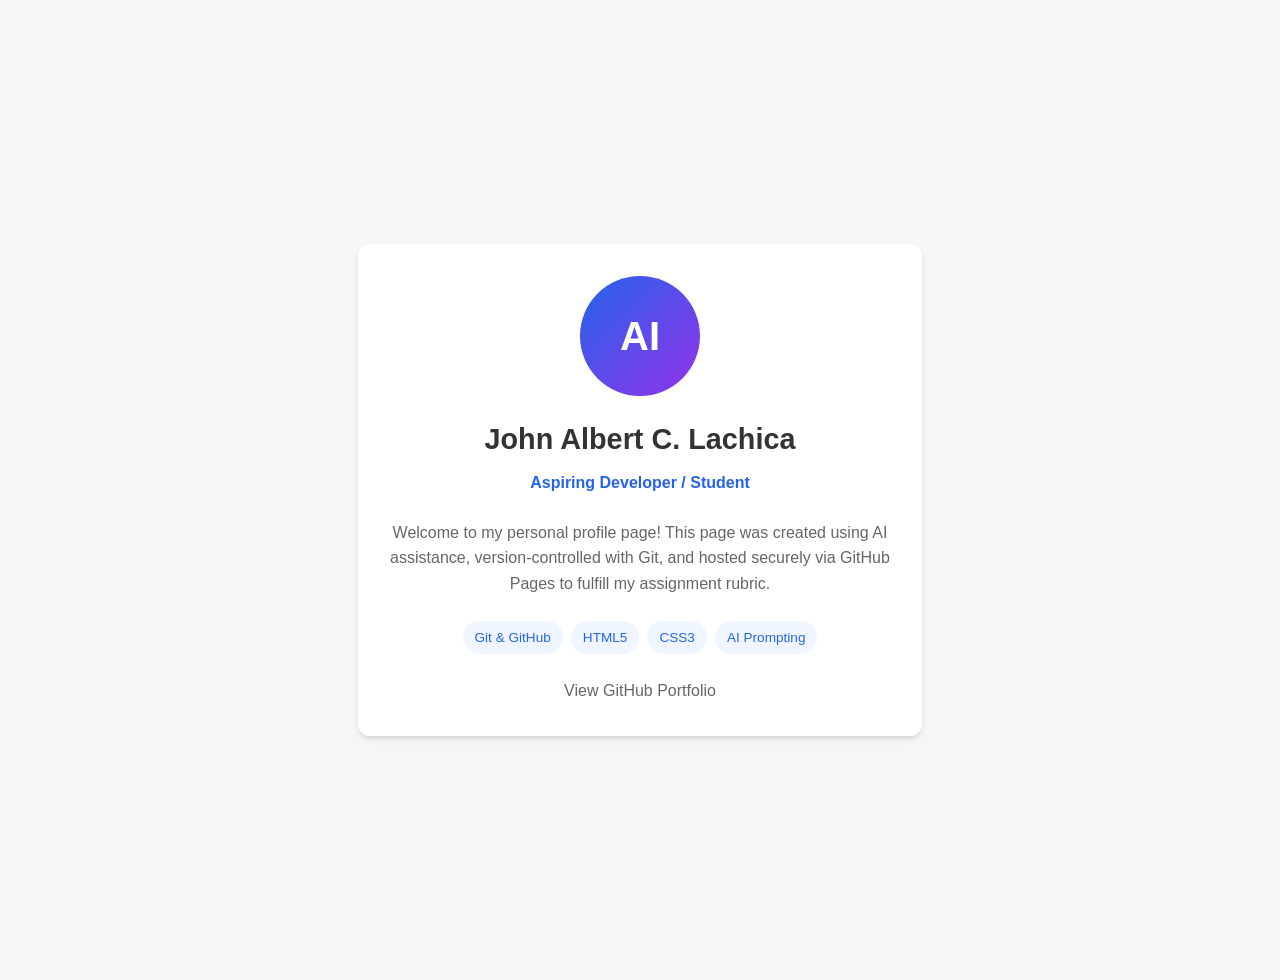
==== index.html @ 61ea75c7 "Initial commit: Add personal profile page" ====
<!DOCTYPE html>
<html lang="en">
<head>
    <meta charset="UTF-8">
    <meta name="viewport" content="width=device-width, initial-scale=1.0">
    <title>Personal Profile</title>
    <style>
        :root {
            --bg-color: #f4f7f6;
            --card-bg: #ffffff;
            --text-main: #333333;
            --text-muted: #666666;
            --accent: #2563eb;
        }

        body {
            font-family: -apple-system, BlinkMacSystemFont, "Segoe UI", Roboto, sans-serif;
            background-color: var(--bg-color);
            color: var(--text-main);
            line-height: 1.6;
            margin: 0;
            padding: 40px 20px;
            display: flex;
            justify-content: center;
            align-items: center;
            min-height: 100vh;
        }

        .profile-card {
            background: var(--card-bg);
            border-radius: 12px;
            box-shadow: 0 4px 6px -1px rgba(0, 0, 0, 0.1), 0 2px 4px -1px rgba(0, 0, 0, 0.06);
            max-width: 500px;
            width: 100%;
            padding: 32px;
            text-align: center;
        }

        .avatar {
            width: 120px;
            height: 120px;
            border-radius: 50%;
            background: linear-gradient(135deg, #2563eb, #9333ea);
            margin: 0 auto 20px;
            display: flex;
            justify-content: center;
            align-items: center;
            color: white;
            font-size: 2.5rem;
            font-weight: bold;
        }

        h1 {
            margin: 0 0 8px 0;
            font-size: 1.8rem;
        }

        .title {
            color: var(--accent);
            font-weight: 600;
            margin-bottom: 24px;
        }

        .bio {
            color: var(--text-muted);
            margin-bottom: 24px;
        }

        .skills {
            display: flex;
            flex-wrap: wrap;
            justify-content: center;
            gap: 8px;
            margin-bottom: 24px;
        }

        .badge {
            background-color: #eff6ff;
            color: var(--accent);
            padding: 6px 12px;
            border-radius: 20px;
            font-size: 0.85rem;
            font-weight: 500;
        }

        .links a {
            color: var(--text-muted);
            text-decoration: none;
            transition: color 0.2s;
        }

        .links a:hover {
            color: var(--accent);
        }
    </style>
</head>
<body>

    <div class="profile-card">
        <!-- Initial badge icon placeholder -->
        <div class="avatar">AI</div>
        
        <h1>John Albert C. Lachica</h1>
        <div class="title">Aspiring Developer / Student</div>
        
        <p class="bio">
            Welcome to my personal profile page! This page was created using AI assistance, 
            version-controlled with Git, and hosted securely via GitHub Pages to fulfill my assignment rubric.
        </p>

        <div class="skills">
            <span class="badge">Git & GitHub</span>
            <span class="badge">HTML5</span>
            <span class="badge">CSS3</span>
            <span class="badge">AI Prompting</span>
        </div>

        <div class="links">
            <a href="https://github.com" target="_blank">View GitHub Portfolio</a>
        </div>
    </div>

</body>
</html>
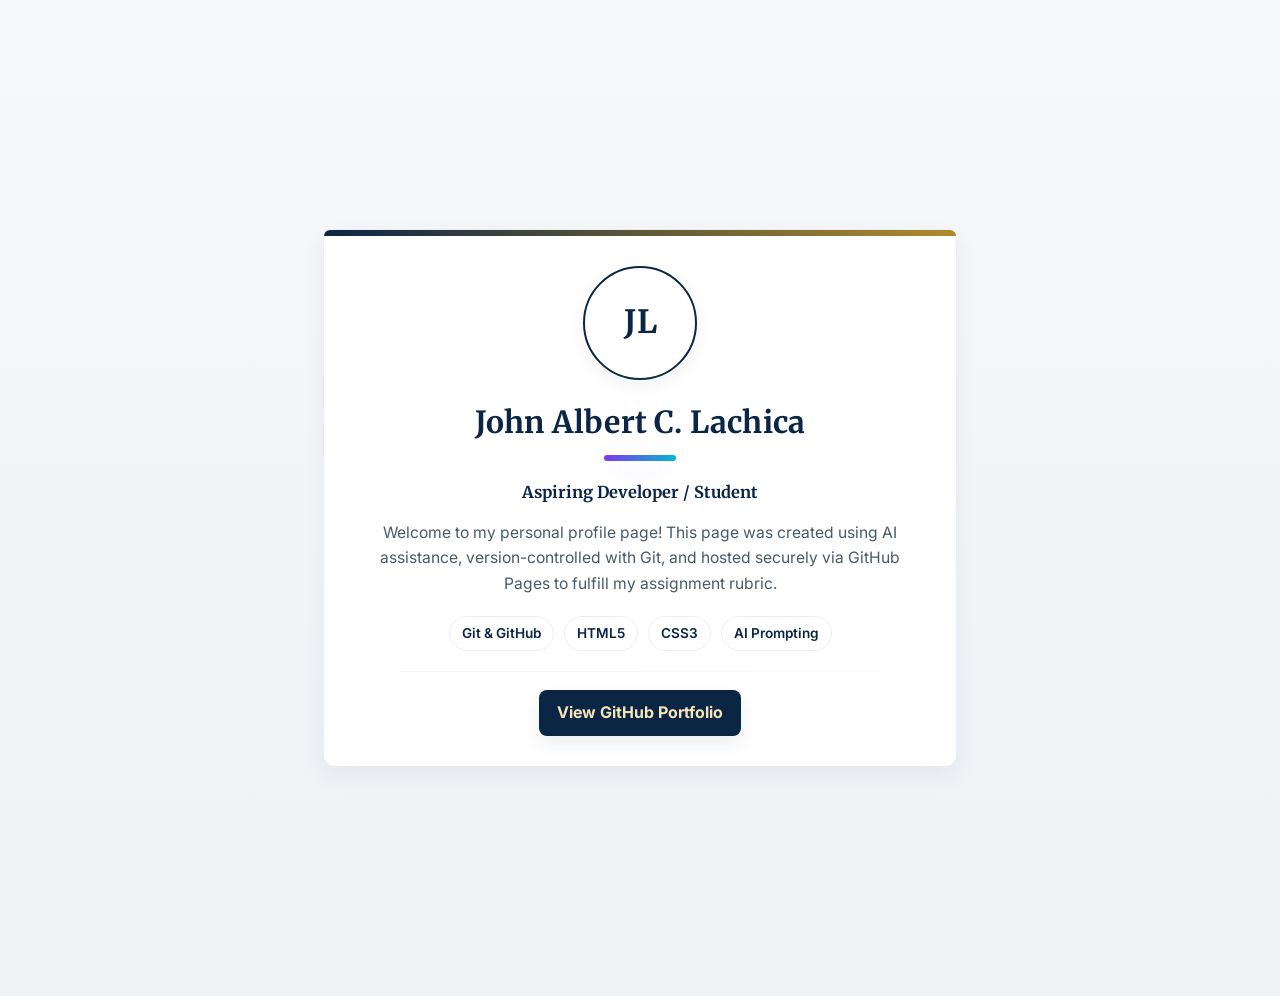
==== commit ac0eaeac: "Update name to readable text" ====
--- a/index.html
+++ b/index.html
@@ -4,22 +4,27 @@
     <meta charset="UTF-8">
     <meta name="viewport" content="width=device-width, initial-scale=1.0">
     <title>Personal Profile</title>
+        <link href="https://fonts.googleapis.com/css2?family=Merriweather:wght@700;900&family=Inter:wght@300;400;600&display=swap" rel="stylesheet">
     <style>
         :root {
-            --bg-color: #f4f7f6;
-            --card-bg: #ffffff;
-            --text-main: #333333;
-            --text-muted: #666666;
-            --accent: #2563eb;
+            --bg-dark-1: #071124;
+            --bg-dark-2: #0f1724;
+            --card-bg: rgba(255,255,255,0.04);
+            --card-border: rgba(255,255,255,0.06);
+            --text-main: #e6eef8;
+            --text-muted: #9fb0c8;
+            --accent-start: #7c3aed; /* violet */
+            --accent-end: #06b6d4;   /* teal */
+            --accent-shadow: rgba(99,102,241,0.15);
         }
 
         body {
-            font-family: -apple-system, BlinkMacSystemFont, "Segoe UI", Roboto, sans-serif;
-            background-color: var(--bg-color);
-            color: var(--text-main);
+            font-family: 'Inter', -apple-system, BlinkMacSystemFont, "Segoe UI", Roboto, sans-serif;
+            background: linear-gradient(180deg, #f7f8fa 0%, #eef2f5 100%);
+            color: #0b2545;
             line-height: 1.6;
             margin: 0;
-            padding: 40px 20px;
+            padding: 48px 20px;
             display: flex;
             justify-content: center;
             align-items: center;
@@ -27,80 +32,139 @@
         }
 
         .profile-card {
-            background: var(--card-bg);
+            position: relative;
+            background: #ffffff;
             border-radius: 12px;
-            box-shadow: 0 4px 6px -1px rgba(0, 0, 0, 0.1), 0 2px 4px -1px rgba(0, 0, 0, 0.06);
-            max-width: 500px;
+            border: 1px solid rgba(11,37,69,0.08);
+            box-shadow: 0 8px 24px rgba(11,37,69,0.06);
+            max-width: 560px;
             width: 100%;
-            padding: 32px;
+            padding: 36px 36px 30px 36px;
             text-align: center;
         }
 
+        .profile-card::before {
+            content: "";
+            position: absolute;
+            top: 0;
+            left: 0;
+            height: 6px;
+            width: 100%;
+            border-top-left-radius: 12px;
+            border-top-right-radius: 12px;
+            background: linear-gradient(90deg, #0b2545 0%, #b08b2d 100%);
+        }
+
         .avatar {
-            width: 120px;
-            height: 120px;
+            width: 110px;
+            height: 110px;
             border-radius: 50%;
-            background: linear-gradient(135deg, #2563eb, #9333ea);
-            margin: 0 auto 20px;
+            background: #ffffff;
+            margin: 0 auto 18px;
             display: flex;
             justify-content: center;
             align-items: center;
-            color: white;
-            font-size: 2.5rem;
-            font-weight: bold;
+            color: #0b2545;
+            font-size: 2rem;
+            font-family: 'Merriweather', serif;
+            font-weight: 700;
+            border: 2px solid #0b2545;
+            box-shadow: 0 6px 18px rgba(11,37,69,0.06);
+            transition: transform 0.18s ease, box-shadow 0.18s ease;
         }
 
         h1 {
             margin: 0 0 8px 0;
-            font-size: 1.8rem;
+            font-size: 1.9rem;
+            font-family: 'Merriweather', serif;
+            font-weight: 700;
+            color: #0b2545;
+            letter-spacing: 0.2px;
         }
 
         .title {
-            color: var(--accent);
-            font-weight: 600;
-            margin-bottom: 24px;
+            color: #0b2545;
+            font-family: 'Merriweather', serif;
+            font-weight: 700;
+            margin-bottom: 8px;
+            font-size: 1.02rem;
+        }
+
+        .name-underline {
+            width: 72px;
+            height: 6px;
+            margin: 8px auto 18px;
+            border-radius: 6px;
+            background: linear-gradient(90deg, var(--accent-start), var(--accent-end));
+            box-shadow: 0 8px 30px rgba(124,58,237,0.12);
         }
 
         .bio {
-            color: var(--text-muted);
-            margin-bottom: 24px;
+            color: #475b66;
+            margin-bottom: 20px;
+            font-size: 0.98rem;
         }
 
         .skills {
             display: flex;
             flex-wrap: wrap;
             justify-content: center;
-            gap: 8px;
-            margin-bottom: 24px;
+            gap: 10px;
+            margin-bottom: 20px;
         }
 
         .badge {
-            background-color: #eff6ff;
-            color: var(--accent);
+            background: transparent;
+            color: #0b2545;
             padding: 6px 12px;
-            border-radius: 20px;
+            border-radius: 999px;
             font-size: 0.85rem;
-            font-weight: 500;
+            font-weight: 600;
+            border: 1px solid rgba(11,37,69,0.08);
         }
 
         .links a {
-            color: var(--text-muted);
+            display: inline-block;
+            background: #0b2545;
+            color: #f7e5b8;
+            padding: 10px 18px;
+            border-radius: 8px;
             text-decoration: none;
-            transition: color 0.2s;
+            font-weight: 700;
+            transition: transform 0.14s ease, box-shadow 0.14s ease, opacity 0.14s ease;
+            box-shadow: 0 8px 18px rgba(11,37,69,0.08);
         }
 
         .links a:hover {
-            color: var(--accent);
+            transform: translateY(-2px);
+            box-shadow: 0 14px 34px rgba(11,37,69,0.12);
+            opacity: 0.98;
+        }
+
+        .divider {
+            height: 1px;
+            width: 86%;
+            margin: 18px auto;
+            background: linear-gradient(90deg, rgba(11,37,69,0.04), rgba(11,37,69,0.02));
+            border-radius: 2px;
+        }
+
+        @media (max-width: 480px) {
+            .profile-card { padding: 24px; }
+            .avatar { width: 96px; height: 96px; font-size: 2rem; }
+            h1 { font-size: 1.5rem; }
+            .bio { font-size: 0.95rem; }
+            .name-underline { width: 56px; height: 5px; }
         }
     </style>
 </head>
 <body>
 
     <div class="profile-card">
-        <!-- Initial badge icon placeholder -->
-        <div class="avatar">AI</div>
+        <div class="avatar">JL</div>
         
         <h1>John Albert C. Lachica</h1>
+        <div class="name-underline" aria-hidden="true"></div>
         <div class="title">Aspiring Developer / Student</div>
         
         <p class="bio">
@@ -115,8 +179,10 @@
             <span class="badge">AI Prompting</span>
         </div>
 
+        <div class="divider" aria-hidden="true"></div>
+
         <div class="links">
-            <a href="https://github.com" target="_blank">View GitHub Portfolio</a>
+            <a href="https://github.com/AlbertJohn2004" target="_blank">View GitHub Portfolio</a>
         </div>
     </div>
 
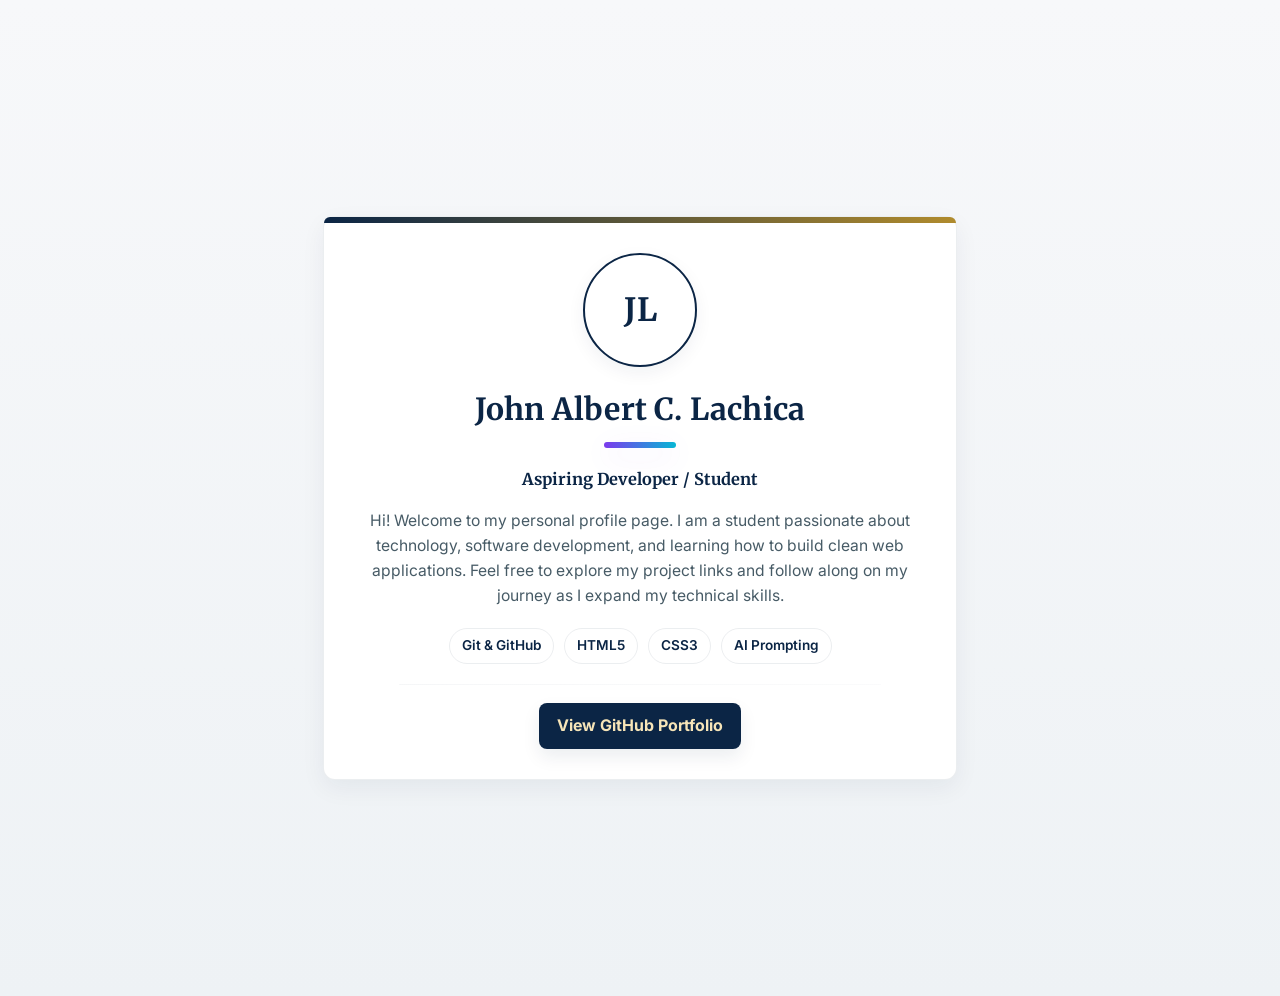
==== commit 173f7fa7: "Update bio message" ====
--- a/index.html
+++ b/index.html
@@ -168,8 +168,9 @@
         <div class="title">Aspiring Developer / Student</div>
         
         <p class="bio">
-            Welcome to my personal profile page! This page was created using AI assistance, 
-            version-controlled with Git, and hosted securely via GitHub Pages to fulfill my assignment rubric.
+            Hi! Welcome to my personal profile page. I am a student passionate about technology, 
+            software development, and learning how to build clean web applications. Feel free to explore 
+            my project links and follow along on my journey as I expand my technical skills.
         </p>
 
         <div class="skills">
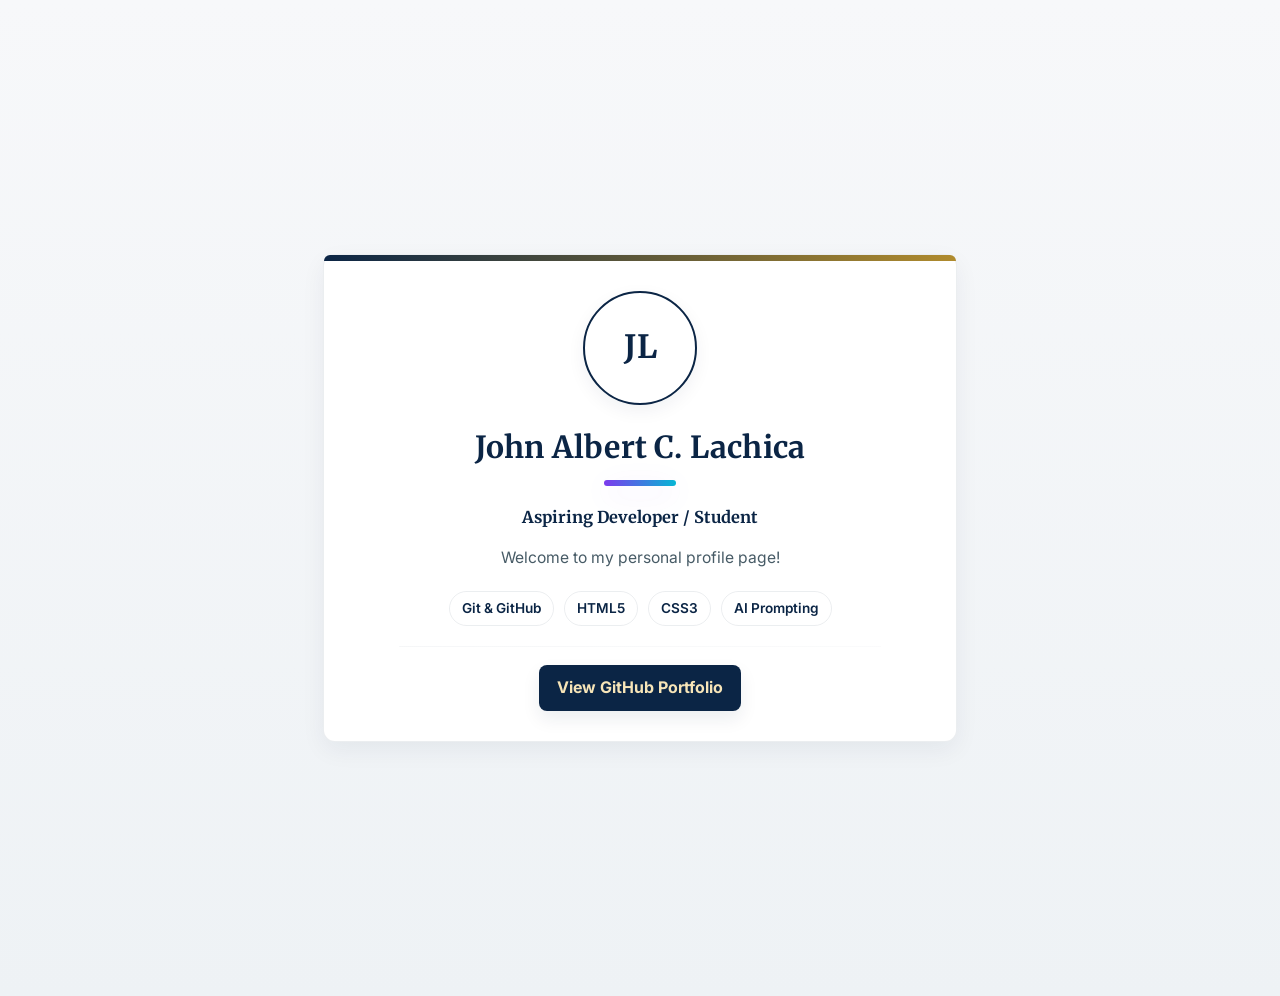
==== commit be834e37: "Update bio message" ====
--- a/index.html
+++ b/index.html
@@ -168,9 +168,7 @@
         <div class="title">Aspiring Developer / Student</div>
         
         <p class="bio">
-            Hi! Welcome to my personal profile page. I am a student passionate about technology, 
-            software development, and learning how to build clean web applications. Feel free to explore 
-            my project links and follow along on my journey as I expand my technical skills.
+            Welcome to my personal profile page! 
         </p>
 
         <div class="skills">
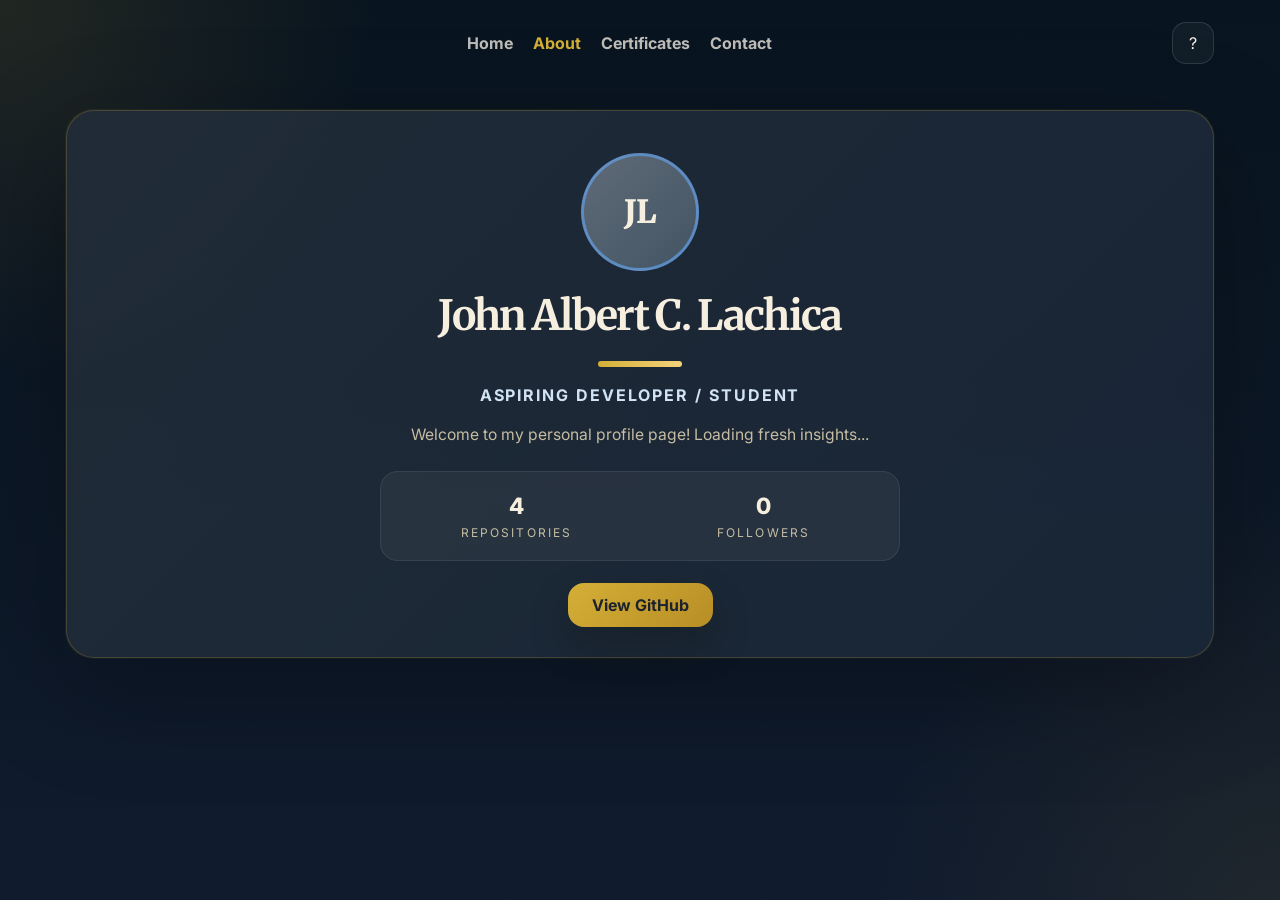
==== commit a16fcf35: "Update personal profile with Supabase integration" ====
--- a/index.html
+++ b/index.html
@@ -1,189 +1,93 @@
-<!DOCTYPE html>
+﻿<!DOCTYPE html>
 <html lang="en">
 <head>
     <meta charset="UTF-8">
-    <meta name="viewport" content="width=device-width, initial-scale=1.0">
-    <title>Personal Profile</title>
-        <link href="https://fonts.googleapis.com/css2?family=Merriweather:wght@700;900&family=Inter:wght@300;400;600&display=swap" rel="stylesheet">
-    <style>
-        :root {
-            --bg-dark-1: #071124;
-            --bg-dark-2: #0f1724;
-            --card-bg: rgba(255,255,255,0.04);
-            --card-border: rgba(255,255,255,0.06);
-            --text-main: #e6eef8;
-            --text-muted: #9fb0c8;
-            --accent-start: #7c3aed; /* violet */
-            --accent-end: #06b6d4;   /* teal */
-            --accent-shadow: rgba(99,102,241,0.15);
+    <meta name="viewport" content="width=device-width, initial-scale=2.0">
+    <title>Personal Profile - John Albert C. Lachica</title>
+    <link href="https://fonts.googleapis.com/css2?family=Merriweather:wght@700;900&family=Inter:wght@300;400;600&display=swap" rel="stylesheet">
+    <link rel="stylesheet" href="style.css">
+</head>
+<body>
+     <div class="site-shell">
+    <header class="topbar">
+      <a class="brand" href="index.html"></a>
+      <nav class="nav-links">
+        <a href="index.html">Home</a>
+        <a href="about.html" class="active">About</a>
+        <a href="certificates.html">Certificates</a>
+        <a href="contact.html">Contact</a>
+      </nav>
+      <button class="theme-toggle" aria-label="Toggle theme">?</button>
+    </header>
+
+    <main class="page-shell">
+        <div class="profile-card">
+            <div class="avatar-container" id="avatar-target">
+                <div class="avatar-fallback">JL</div>
+            </div>
+
+            <h1>John Albert C. Lachica</h1>
+            <div class="name-underline" aria-hidden="true"></div>
+            <div class="title">Aspiring Developer / Student</div>
+
+            <p class="bio" id="bio-target">
+                Welcome to my personal profile page! Loading fresh insights...
+            </p>
+
+            <div class="stats-grid">
+                <div class="stat-item">
+                    <span class="stat-val" id="repo-count">-</span>
+                    <span class="stat-label">Repositories</span>
+                </div>
+                <div class="stat-item">
+                    <span class="stat-val" id="followers-count">-</span>
+                    <span class="stat-label">Followers</span>
+                </div>
+            </div>
+
+ 
+
+            <div class="divider" aria-hidden="true"></div>
+
+            <div class="links">
+                <a href="https://github.com/AlbertJohn2004" target="_blank">View GitHub </a>
+            </div>
+        </div>
+    </main>
+
+    <script>
+        const GITHUB_USERNAME = 'AlbertJohn2004';
+
+        async function fetchGitHubData() {
+            try {
+                const response = await fetch(`https://api.github.com/users/${GITHUB_USERNAME}`);
+                if (!response.ok) throw new Error('Network error fetching profile data');
+
+                const data = await response.json();
+
+                if(data.avatar_url) {
+                    document.getElementById('avatar-target').innerHTML = `
+                        <img src="${data.avatar_url}" alt="John Albert" class="avatar">
+                    `;
+                }
+
+                if(data.bio) {
+                    document.getElementById('bio-target').textContent = data.bio;
+                } else {
+                    document.getElementById('bio-target').textContent = "Welcome to my personal profile page! Check out my work below.";
+                }
+
+                document.getElementById('repo-count').textContent = data.public_repos;
+                document.getElementById('followers-count').textContent = data.followers;
+
+            } catch (error) {
+                console.error('Error binding cloud API data:', error);
+                document.getElementById('repo-count').textContent = "4";
+                document.getElementById('followers-count').textContent = "0";
+            }
         }
 
-        body {
-            font-family: 'Inter', -apple-system, BlinkMacSystemFont, "Segoe UI", Roboto, sans-serif;
-            background: linear-gradient(180deg, #f7f8fa 0%, #eef2f5 100%);
-            color: #0b2545;
-            line-height: 1.6;
-            margin: 0;
-            padding: 48px 20px;
-            display: flex;
-            justify-content: center;
-            align-items: center;
-            min-height: 100vh;
-        }
-
-        .profile-card {
-            position: relative;
-            background: #ffffff;
-            border-radius: 12px;
-            border: 1px solid rgba(11,37,69,0.08);
-            box-shadow: 0 8px 24px rgba(11,37,69,0.06);
-            max-width: 560px;
-            width: 100%;
-            padding: 36px 36px 30px 36px;
-            text-align: center;
-        }
-
-        .profile-card::before {
-            content: "";
-            position: absolute;
-            top: 0;
-            left: 0;
-            height: 6px;
-            width: 100%;
-            border-top-left-radius: 12px;
-            border-top-right-radius: 12px;
-            background: linear-gradient(90deg, #0b2545 0%, #b08b2d 100%);
-        }
-
-        .avatar {
-            width: 110px;
-            height: 110px;
-            border-radius: 50%;
-            background: #ffffff;
-            margin: 0 auto 18px;
-            display: flex;
-            justify-content: center;
-            align-items: center;
-            color: #0b2545;
-            font-size: 2rem;
-            font-family: 'Merriweather', serif;
-            font-weight: 700;
-            border: 2px solid #0b2545;
-            box-shadow: 0 6px 18px rgba(11,37,69,0.06);
-            transition: transform 0.18s ease, box-shadow 0.18s ease;
-        }
-
-        h1 {
-            margin: 0 0 8px 0;
-            font-size: 1.9rem;
-            font-family: 'Merriweather', serif;
-            font-weight: 700;
-            color: #0b2545;
-            letter-spacing: 0.2px;
-        }
-
-        .title {
-            color: #0b2545;
-            font-family: 'Merriweather', serif;
-            font-weight: 700;
-            margin-bottom: 8px;
-            font-size: 1.02rem;
-        }
-
-        .name-underline {
-            width: 72px;
-            height: 6px;
-            margin: 8px auto 18px;
-            border-radius: 6px;
-            background: linear-gradient(90deg, var(--accent-start), var(--accent-end));
-            box-shadow: 0 8px 30px rgba(124,58,237,0.12);
-        }
-
-        .bio {
-            color: #475b66;
-            margin-bottom: 20px;
-            font-size: 0.98rem;
-        }
-
-        .skills {
-            display: flex;
-            flex-wrap: wrap;
-            justify-content: center;
-            gap: 10px;
-            margin-bottom: 20px;
-        }
-
-        .badge {
-            background: transparent;
-            color: #0b2545;
-            padding: 6px 12px;
-            border-radius: 999px;
-            font-size: 0.85rem;
-            font-weight: 600;
-            border: 1px solid rgba(11,37,69,0.08);
-        }
-
-        .links a {
-            display: inline-block;
-            background: #0b2545;
-            color: #f7e5b8;
-            padding: 10px 18px;
-            border-radius: 8px;
-            text-decoration: none;
-            font-weight: 700;
-            transition: transform 0.14s ease, box-shadow 0.14s ease, opacity 0.14s ease;
-            box-shadow: 0 8px 18px rgba(11,37,69,0.08);
-        }
-
-        .links a:hover {
-            transform: translateY(-2px);
-            box-shadow: 0 14px 34px rgba(11,37,69,0.12);
-            opacity: 0.98;
-        }
-
-        .divider {
-            height: 1px;
-            width: 86%;
-            margin: 18px auto;
-            background: linear-gradient(90deg, rgba(11,37,69,0.04), rgba(11,37,69,0.02));
-            border-radius: 2px;
-        }
-
-        @media (max-width: 480px) {
-            .profile-card { padding: 24px; }
-            .avatar { width: 96px; height: 96px; font-size: 2rem; }
-            h1 { font-size: 1.5rem; }
-            .bio { font-size: 0.95rem; }
-            .name-underline { width: 56px; height: 5px; }
-        }
-    </style>
-</head>
-<body>
-
-    <div class="profile-card">
-        <div class="avatar">JL</div>
-        
-        <h1>John Albert C. Lachica</h1>
-        <div class="name-underline" aria-hidden="true"></div>
-        <div class="title">Aspiring Developer / Student</div>
-        
-        <p class="bio">
-            Welcome to my personal profile page! 
-        </p>
-
-        <div class="skills">
-            <span class="badge">Git & GitHub</span>
-            <span class="badge">HTML5</span>
-            <span class="badge">CSS3</span>
-            <span class="badge">AI Prompting</span>
-        </div>
-
-        <div class="divider" aria-hidden="true"></div>
-
-        <div class="links">
-            <a href="https://github.com/AlbertJohn2004" target="_blank">View GitHub Portfolio</a>
-        </div>
-    </div>
-
+        document.addEventListener('DOMContentLoaded', fetchGitHubData);
+    </script>
 </body>
-</html>+</html>
--- a/style.css
+++ b/style.css
@@ -0,0 +1,465 @@
+﻿:root {
+    --bg-start: #08141f;
+    --bg-end: #101b2d;
+    --surface: rgba(19, 34, 56, 0.96);
+    --surface-strong: rgba(14, 23, 38, 0.99);
+    --border: rgba(212, 175, 55, 0.22);
+    --text-main: #f8f2e8;
+    --text-muted: #c4bda8;
+    --accent-start: #d4af37;
+    --accent-end: #f6d57f;
+    --button: #d4af37;
+    --button-strong: #b68c24;
+    --shadow: 0 32px 110px rgba(0, 0, 0, 0.28);
+}
+
+* {
+    box-sizing: border-box;
+}
+
+html {
+    scroll-behavior: smooth;
+}
+
+body {
+    margin: 0;
+    min-height: 100vh;
+    font-family: 'Inter', -apple-system, BlinkMacSystemFont, 'Segoe UI', Roboto, sans-serif;
+    color: var(--text-main);
+    background: radial-gradient(circle at top left, rgba(212, 175, 55, 0.12), transparent 24%),
+                radial-gradient(circle at bottom right, rgba(212, 175, 55, 0.08), transparent 26%),
+                linear-gradient(180deg, var(--bg-start) 0%, var(--bg-end) 100%);
+}
+
+img {
+    display: block;
+    max-width: 100%;
+}
+
+a {
+    color: inherit;
+    text-decoration: none;
+}
+
+button {
+    font: inherit;
+}
+
+.topbar,
+.page-shell,
+.site-shell {
+    width: min(1180px, calc(100% - 32px));
+    margin: 0 auto;
+}
+
+.topbar {
+    display: flex;
+    justify-content: space-between;
+    align-items: center;
+    gap: 18px;
+    padding: 22px 0;
+}
+
+.brand {
+    font-size: 1.5rem;
+    font-weight: 900;
+    color: var(--accent-start);
+}
+
+.nav-links {
+    display: flex;
+    flex-wrap: wrap;
+    gap: 20px;
+}
+
+.nav-links a {
+    color: rgba(248, 242, 232, 0.76);
+    font-weight: 700;
+    transition: color 0.2s ease;
+}
+
+.nav-links a:hover,
+.nav-links a.active {
+    color: var(--accent-start);
+}
+
+.theme-toggle {
+    width: 42px;
+    height: 42px;
+    border: 1px solid rgba(255, 255, 255, 0.12);
+    border-radius: 14px;
+    color: var(--text-main);
+    background: rgba(255, 255, 255, 0.04);
+    cursor: pointer;
+}
+
+.page-shell,
+.page-layout {
+    margin-top: 16px;
+    padding-bottom: 48px;
+}
+
+.profile-card,
+.section-card {
+    position: relative;
+    background: var(--surface);
+    border: 1px solid var(--border);
+    border-radius: 28px;
+    box-shadow: var(--shadow);
+}
+
+.profile-card {
+    margin-top: 24px;
+    padding: 42px 36px 30px;
+    text-align: center;
+}
+
+.profile-card::before,
+.section-card::before {
+    content: '';
+    position: absolute;
+    inset: -2px;
+    background: linear-gradient(135deg, rgba(212, 175, 55, 0.22), rgba(212, 175, 55, 0.1));
+    border-radius: inherit;
+    pointer-events: none;
+    opacity: 0.32;
+}
+
+.avatar-container {
+    width: 118px;
+    height: 118px;
+    margin: 0 auto 18px;
+}
+
+.avatar,
+.avatar-fallback {
+    width: 100%;
+    height: 100%;
+    border-radius: 50%;
+    object-fit: cover;
+    border: 3px solid rgba(96, 165, 250, 0.65);
+    background: linear-gradient(135deg, rgba(219, 234, 254, 0.35), rgba(190, 232, 253, 0.24));
+}
+
+.avatar-fallback {
+    display: grid;
+    place-items: center;
+    font-family: 'Merriweather', serif;
+    font-weight: 900;
+    font-size: 2rem;
+    color: var(--text-main);
+}
+
+h1,
+h2,
+.page-header p,
+.bio,
+.section-title,
+.contact-label,
+section p,
+.info-list li {
+    margin: 0;
+}
+
+h1 {
+    font-family: 'Merriweather', serif;
+    font-size: clamp(2rem, 4vw, 2.6rem);
+    letter-spacing: -0.04em;
+}
+
+.page-header p,
+.bio,
+.section-card p,
+.contact-item span,
+.info-list li {
+    color: var(--text-muted);
+    line-height: 1.8;
+}
+
+.title {
+    margin: 12px 0 16px;
+    color: #d2e6ff;
+    font-weight: 700;
+    letter-spacing: 0.12em;
+    text-transform: uppercase;
+}
+
+.name-underline {
+    width: 84px;
+    height: 6px;
+    margin: 20px auto 18px;
+    border-radius: 999px;
+    background: linear-gradient(90deg, var(--accent-start), var(--accent-end));
+}
+
+.bio {
+    margin: 0 auto 22px;
+    max-width: 520px;
+    font-size: 0.98rem;
+}
+
+.stats-grid {
+    display: grid;
+    grid-template-columns: repeat(2, minmax(0, 1fr));
+    gap: 16px;
+    padding: 20px;
+    margin: 0 auto 22px;
+    max-width: 520px;
+    border-radius: 18px;
+    background: rgba(255, 255, 255, 0.05);
+    border: 1px solid rgba(255, 255, 255, 0.08);
+}
+
+.stat-item {
+    display: flex;
+    flex-direction: column;
+    align-items: center;
+    gap: 6px;
+}
+
+.stat-val {
+    font-size: 1.4rem;
+    font-weight: 800;
+}
+
+.stat-label {
+    color: var(--text-muted);
+    font-size: 0.75rem;
+    letter-spacing: 0.18em;
+    text-transform: uppercase;
+}
+
+.skills {
+    display: flex;
+    flex-wrap: wrap;
+    justify-content: center;
+    gap: 10px;
+    margin-bottom: 24px;
+}
+
+ 
+
+.links {
+    display: flex;
+    justify-content: center;
+}
+
+.links a {
+    display: inline-flex;
+    align-items: center;
+    justify-content: center;
+    padding: 12px 24px;
+    border-radius: 16px;
+    color: #141c2d;
+    background: linear-gradient(135deg, var(--button), var(--button-strong));
+    font-weight: 700;
+    box-shadow: 0 18px 40px rgba(0, 0, 0, 0.24);
+    transition: transform 0.2s ease;
+}
+
+.links a:hover {
+    transform: translateY(-2px);
+}
+
+.page-header {
+    display: grid;
+    gap: 18px;
+    margin-bottom: 24px;
+}
+
+.page-header h1 {
+    color: #ffffff;
+}
+
+.section-card {
+    padding: 32px;
+}
+
+.section-block {
+    margin-bottom: 24px;
+}
+
+.section-title {
+    display: block;
+    margin-bottom: 12px;
+    font-size: 1.15rem;
+    font-weight: 800;
+    color: #ffffff;
+}
+
+.info-list {
+    display: grid;
+    gap: 10px;
+    padding-left: 18px;
+    list-style: disc;
+}
+
+.top-actions {
+    display: grid;
+    grid-template-columns: repeat(4, minmax(0, 1fr));
+    gap: 14px;
+    margin-bottom: 24px;
+}
+
+.action-button,
+.secondary-button {
+    display: inline-flex;
+    align-items: center;
+    justify-content: center;
+    padding: 14px 18px;
+    border-radius: 16px;
+    font-weight: 700;
+    transition: transform 0.2s ease, background-color 0.2s ease;
+}
+
+.action-button {
+    color: #141c2d;
+    background: linear-gradient(135deg, var(--button), var(--button-strong));
+}
+
+.action-button:hover,
+.secondary-button:hover {
+    transform: translateY(-2px);
+}
+
+.contact-list {
+    display: grid;
+    gap: 16px;
+    margin-bottom: 24px;
+}
+
+.contact-item {
+    display: grid;
+    gap: 6px;
+    padding: 16px;
+    border-radius: 20px;
+    background: rgba(255, 255, 255, 0.04);
+    border: 1px solid rgba(255, 255, 255, 0.08);
+}
+
+.contact-label {
+    font-size: 0.78rem;
+    letter-spacing: 0.18em;
+    text-transform: uppercase;
+    color: var(--text-muted);
+}
+
+.contact-item a {
+    color: #ffffff;
+    word-break: break-all;
+}
+
+.contact-code {
+    padding: 20px;
+    border-radius: 22px;
+    background: rgba(15, 47, 86, 0.86);
+    border: 1px solid rgba(96, 165, 250, 0.16);
+    margin-bottom: 24px;
+}
+
+.code-title {
+    margin-bottom: 12px;
+    font-weight: 800;
+    color: #ffffff;
+}
+
+pre {
+    margin: 0;
+    overflow-x: auto;
+    background: rgba(18, 48, 90, 0.86);
+    border-radius: 16px;
+    padding: 18px;
+}
+
+code {
+    font-family: ui-monospace, SFMono-Regular, Consolas, 'Liberation Mono', Menlo, monospace;
+    color: #cfe8ff;
+    font-size: 0.95rem;
+}
+
+.certificates-grid {
+    display: grid;
+    gap: 18px;
+}
+
+.certificate-card {
+    padding: 24px;
+    border-radius: 22px;
+    background: rgba(255, 255, 255, 0.04);
+    border: 1px solid rgba(255, 255, 255, 0.08);
+}
+
+.certificate-card h2 {
+    margin-bottom: 10px;
+    font-size: 1.1rem;
+    color: #ffffff;
+}
+
+.certificate-image {
+    width: 100%;
+    height: auto;
+    display: block;
+    margin: 16px 0;
+    border-radius: 18px;
+    border: 1px solid rgba(255, 255, 255, 0.1);
+    box-shadow: 0 14px 40px rgba(0, 0, 0, 0.16);
+    object-fit: cover;
+}
+
+.page-links {
+    display: flex;
+    flex-wrap: wrap;
+    gap: 14px;
+}
+
+.secondary-button {
+    color: var(--text-main);
+    background: rgba(255, 255, 255, 0.08);
+    border: 1px solid rgba(255, 255, 255, 0.1);
+}
+
+@media (max-width: 840px) {
+    .topbar,
+    .page-shell,
+    .site-shell {
+        width: calc(100% - 28px);
+    }
+
+    .topbar {
+        flex-direction: column;
+        align-items: flex-start;
+    }
+
+    .page-header,
+    .section-card {
+        padding: 24px;
+    }
+
+    .top-actions {
+        grid-template-columns: repeat(2, minmax(0, 1fr));
+    }
+}
+
+@media (max-width: 600px) {
+    .page-shell {
+        padding-bottom: 32px;
+    }
+
+    .profile-card,
+    .section-card {
+        border-radius: 24px;
+    }
+
+    .avatar-container {
+        width: 104px;
+        height: 104px;
+    }
+
+    .stats-grid {
+        grid-template-columns: 1fr;
+    }
+
+    .top-actions {
+        grid-template-columns: 1fr;
+    }
+}
